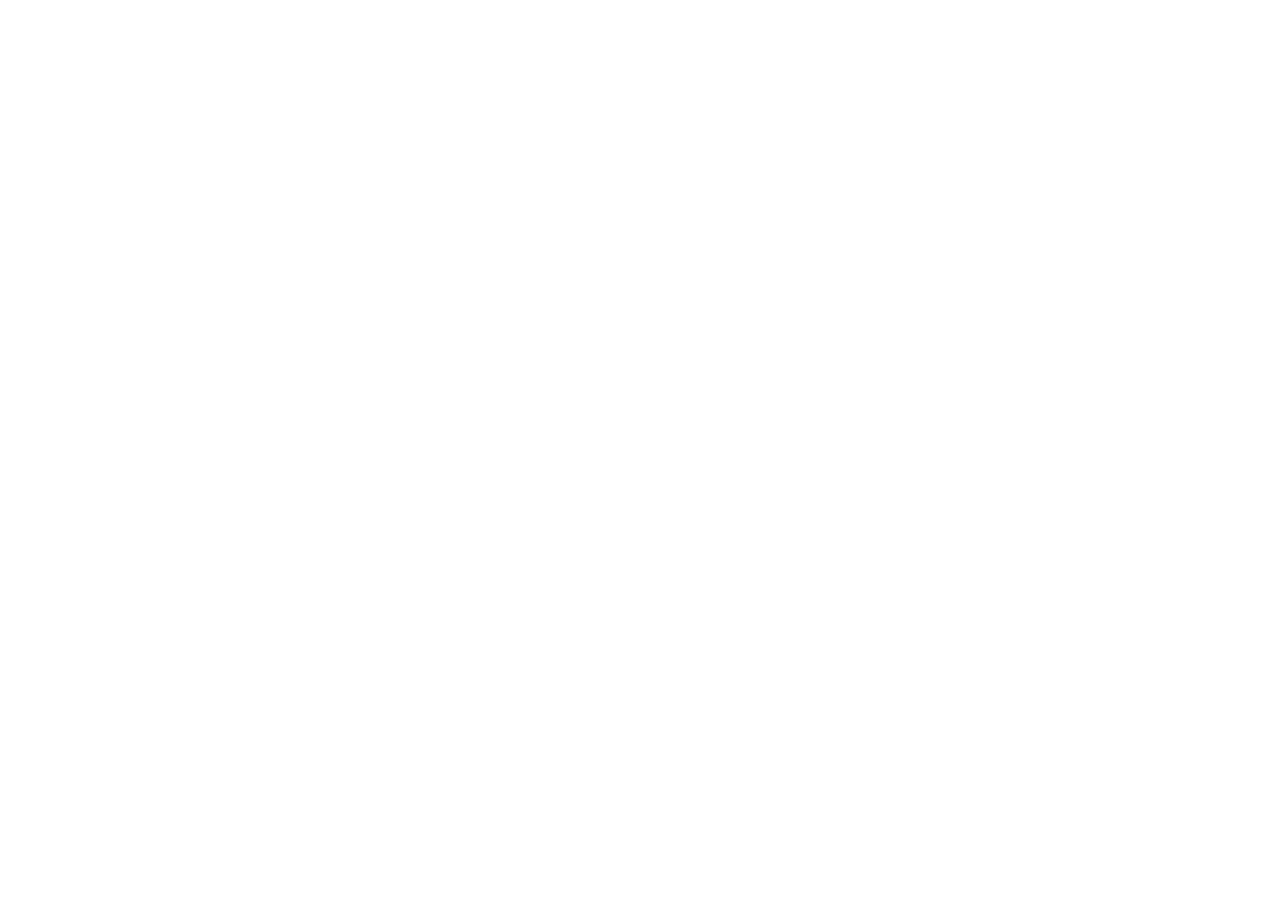
==== index.html @ dbdcfdec "Initial commit" ====
<!DOCTYPE html>
<html lang="en">
<head>
  <meta charset="UTF-8">
  <meta http-equiv="X-UA-Compatible" content="IE=edge">
  <meta name="viewport" content="width=device-width, initial-scale=1.0">
  <title>Document</title>
  <link rel="stylesheet" href="./css/main.css">
</head>
<body>
  
</body>
</html>
---- css/main.css ----
@import url(./_variables.scss);
@import url(./_fonts.scss);
@import url(./_normalize.scss);
@import url(./_general.scss);
@import url(./blocks/_blocks.scss);
/*# sourceMappingURL=main.css.map */
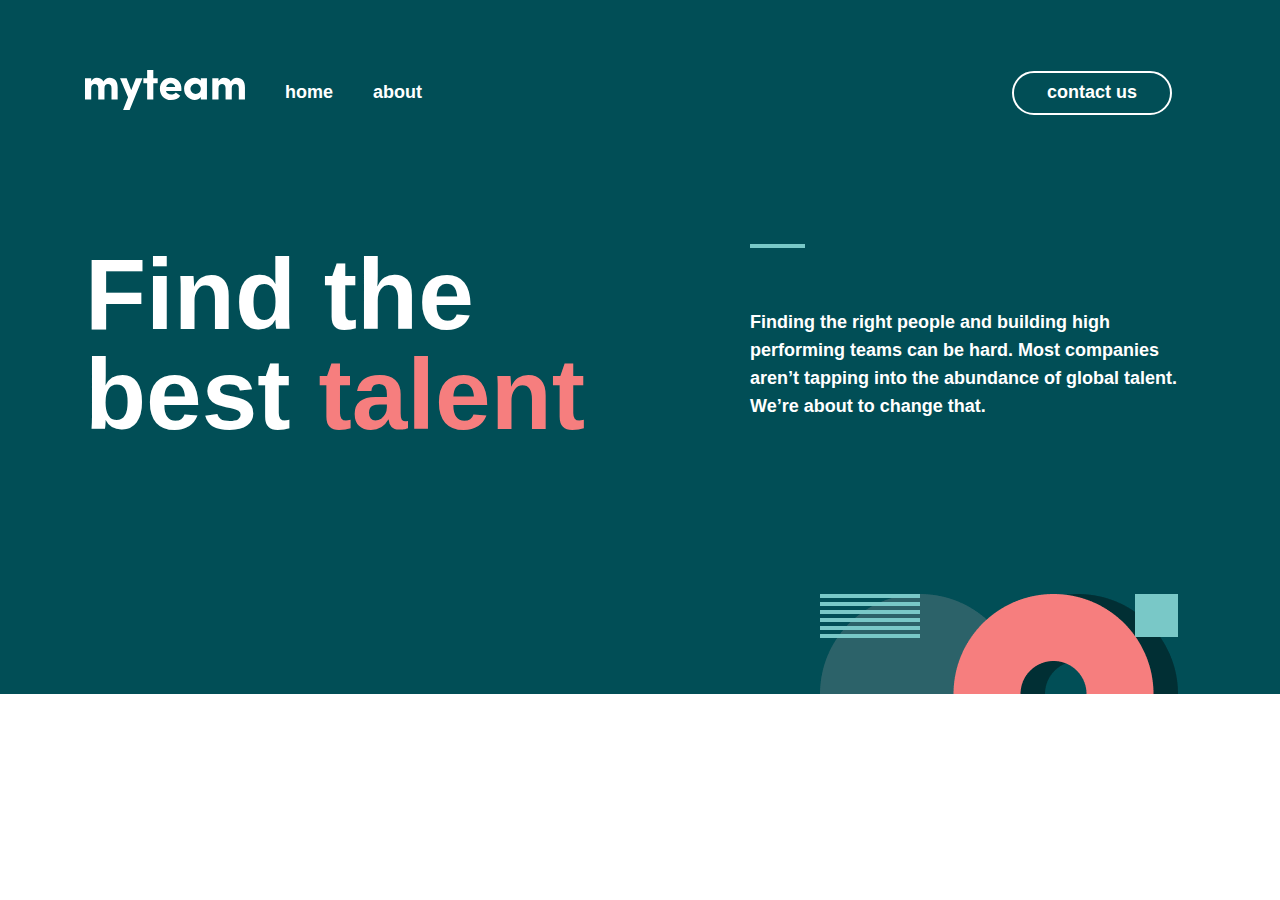
==== commit add9efa6: "end of hero and header" ====
--- a/index.html
+++ b/index.html
@@ -4,10 +4,47 @@
   <meta charset="UTF-8">
   <meta http-equiv="X-UA-Compatible" content="IE=edge">
   <meta name="viewport" content="width=device-width, initial-scale=1.0">
-  <title>Document</title>
+  <title>my team</title>
   <link rel="stylesheet" href="./css/main.css">
 </head>
 <body>
-  
+  <header class="header">
+    <div class="container">
+      <div class="header__inner">
+        <a href="./index.html" class="header__logolink">
+          <svg class="header__logo" fill="none" xmlns="http://www.w3.org/2000/svg"><path fill-rule="evenodd" clip-rule="evenodd" d="M68.317 29.531V13.214H72.7V8.192h-4.383V0h-6.17v8.192h-3.793v5.022h3.793v16.317h6.17ZM6.214 18.237V29.53H0V8.192h6.214v3.103c.508-1.101 1.235-1.972 2.18-2.612a6.251 6.251 0 0 1 3.27-.915c3.3 0 5.53 1.25 6.694 3.75 1.526-2.53 3.597-3.795 6.213-3.795s4.615.841 5.996 2.522c1.38 1.682 2.071 4.07 2.071 7.166v12.12H26.49V18.147c0-1.31-.313-2.343-.938-3.102-.654-.76-1.511-1.139-2.572-1.139-1.061 0-1.912.357-2.551 1.072-.64.714-.96 1.8-.96 3.259V29.53h-6.213V18.013c-.058-1.28-.4-2.284-1.025-3.013-.64-.73-1.468-1.094-2.485-1.094-1.018 0-1.86.35-2.53 1.05-.668.699-1.002 1.793-1.002 3.28ZM57.498 8.192 44.635 40h-6.563l5.015-12.656-8.045-19.152h6.606l4.6 12.098 4.644-12.098h6.606Zm37.794 17.455c-1.933 2.902-5.109 4.346-9.527 4.33-3.067 0-5.654-1.034-7.762-3.102-2.079-2.098-3.118-4.792-3.118-8.08 0-3.289 1.04-5.96 3.118-8.014 2.079-2.053 4.651-3.073 7.718-3.058 3.067 0 5.618 1.042 7.653 3.125 2.035 2.083 3.06 4.792 3.074 8.125 0 .03-.03.685-.087 1.965H81.077c.116 1.13.683 2.008 1.7 2.633 1.018.625 2.166.938 3.445.938 1.992 0 3.51-.67 4.557-2.009l4.513 3.147Zm-5.102-8.683h-9.026c.233-1.16.814-2.068 1.745-2.723.9-.655 1.874-.967 2.921-.937a4.987 4.987 0 0 1 2.856.982c.858.625 1.36 1.518 1.504 2.678Zm22.898 12.255c-1.177.506-2.303.744-3.379.714-2.863 0-5.349-1.027-7.456-3.08-2.108-2.054-3.162-4.725-3.162-8.014 0-3.288 1.09-5.96 3.271-8.013 2.18-2.054 4.629-3.088 7.347-3.103 1.105 0 2.238.246 3.401.737 1.163.49 2.057 1.19 2.682 2.098V8.192h6.148v21.34h-6.148v-2.434c-.625.908-1.526 1.615-2.704 2.12Zm-2.376-5.313c-1.41 0-2.624-.476-3.641-1.428-1.047-.953-1.57-2.158-1.57-3.616 0-1.444.523-2.657 1.57-3.639 1.134-.967 2.376-1.45 3.728-1.45 1.352 0 2.522.476 3.51 1.428.989.952 1.483 2.172 1.483 3.66 0 1.489-.494 2.701-1.483 3.639-.988.938-2.187 1.406-3.597 1.406Zm22.81-5.67v11.295h-6.213V8.192h6.213v3.103c.509-1.101 1.236-1.972 2.181-2.612a6.248 6.248 0 0 1 3.27-.915c3.299 0 5.531 1.25 6.693 3.75 1.527-2.53 3.598-3.795 6.214-3.795 2.616 0 4.615.841 5.996 2.522 1.38 1.682 2.071 4.07 2.071 7.166v12.12h-6.148V18.147c0-1.31-.313-2.343-.938-3.102-.654-.76-1.511-1.139-2.573-1.139-1.061 0-1.911.357-2.55 1.072-.64.714-.96 1.8-.96 3.259V29.53h-6.213V18.013c-.059-1.28-.4-2.284-1.025-3.013-.64-.73-1.468-1.094-2.486-1.094-1.017 0-1.86.35-2.529 1.05-.668.699-1.003 1.793-1.003 3.28Z" fill="#fff"/></svg>
+        </a>
+        <nav class="header__nav">
+          <ul class="header__list">
+            <li class="header__item">
+              <a href="./index.html" class="header__link">home</a>
+            </li>
+            <li class="header__item">
+              <a href="./index.html" class="header__link">about</a>
+            </li>
+            <li class="header__item">
+              <a href="./index.html" class="header__link--last">contact us</a>
+            </li>
+          </ul>
+        </nav>
+        <button class="header__burger">
+          &#9776;
+        </button>
+      </div>
+    </div>
+  </header>
+  <main>
+    <section class="hero">
+      <div class="container">
+        <div class="hero__inner">
+          <h1 class="hero__title title">Find the <br> best <span class="title__piece">talent</span></h1>
+          <div class="hero__content">
+            <span class="hero__span"></span>
+            <p class="hero__text">Finding the right people and building high performing teams can be hard. Most companies aren’t tapping into the abundance of global talent. We’re about to change that.</p>
+          </div>
+        </div>
+      </div>
+    </section>
+  </main>
 </body>
 </html>--- a/css/main.css
+++ b/css/main.css
@@ -1,6 +1,665 @@
-@import url(./_variables.scss);
-@import url(./_fonts.scss);
-@import url(./_normalize.scss);
-@import url(./_general.scss);
-@import url(./blocks/_blocks.scss);
+/*! normalize.css v8.0.1 | MIT License | github.com/necolas/normalize.css */
+/* Document
+   ========================================================================== */
+/**
+ * 1. Correct the line height in all browsers.
+ * 2. Prevent adjustments of font size after orientation changes in iOS.
+ */
+html {
+  line-height: 1.15;
+  /* 1 */
+  -webkit-text-size-adjust: 100%;
+  /* 2 */
+}
+
+/* Sections
+   ========================================================================== */
+/**
+ * Remove the margin in all browsers.
+ */
+body {
+  margin: 0;
+}
+
+/**
+ * Render the `main` element consistently in IE.
+ */
+main {
+  display: block;
+}
+
+/**
+ * Correct the font size and margin on `h1` elements within `section` and
+ * `article` contexts in Chrome, Firefox, and Safari.
+ */
+h1 {
+  font-size: 2em;
+  margin: 0.67em 0;
+}
+
+/* Grouping content
+   ========================================================================== */
+/**
+ * 1. Add the correct box sizing in Firefox.
+ * 2. Show the overflow in Edge and IE.
+ */
+hr {
+  -webkit-box-sizing: content-box;
+          box-sizing: content-box;
+  /* 1 */
+  height: 0;
+  /* 1 */
+  overflow: visible;
+  /* 2 */
+}
+
+/**
+ * 1. Correct the inheritance and scaling of font size in all browsers.
+ * 2. Correct the odd `em` font sizing in all browsers.
+ */
+pre {
+  font-family: monospace, monospace;
+  /* 1 */
+  font-size: 1em;
+  /* 2 */
+}
+
+/* Text-level semantics
+   ========================================================================== */
+/**
+ * Remove the gray background on active links in IE 10.
+ */
+a {
+  background-color: transparent;
+}
+
+/**
+ * 1. Remove the bottom border in Chrome 57-
+ * 2. Add the correct text decoration in Chrome, Edge, IE, Opera, and Safari.
+ */
+abbr[title] {
+  border-bottom: none;
+  /* 1 */
+  text-decoration: underline;
+  /* 2 */
+  -webkit-text-decoration: underline dotted;
+          text-decoration: underline dotted;
+  /* 2 */
+}
+
+/**
+ * Add the correct font weight in Chrome, Edge, and Safari.
+ */
+b,
+strong {
+  font-weight: bolder;
+}
+
+/**
+ * 1. Correct the inheritance and scaling of font size in all browsers.
+ * 2. Correct the odd `em` font sizing in all browsers.
+ */
+code,
+kbd,
+samp {
+  font-family: monospace, monospace;
+  /* 1 */
+  font-size: 1em;
+  /* 2 */
+}
+
+/**
+ * Add the correct font size in all browsers.
+ */
+small {
+  font-size: 80%;
+}
+
+/**
+ * Prevent `sub` and `sup` elements from affecting the line height in
+ * all browsers.
+ */
+sub,
+sup {
+  font-size: 75%;
+  line-height: 0;
+  position: relative;
+  vertical-align: baseline;
+}
+
+sub {
+  bottom: -0.25em;
+}
+
+sup {
+  top: -0.5em;
+}
+
+/* Embedded content
+   ========================================================================== */
+/**
+ * Remove the border on images inside links in IE 10.
+ */
+img {
+  border-style: none;
+}
+
+/* Forms
+   ========================================================================== */
+/**
+ * 1. Change the font styles in all browsers.
+ * 2. Remove the margin in Firefox and Safari.
+ */
+button,
+input,
+optgroup,
+select,
+textarea {
+  font-family: inherit;
+  /* 1 */
+  font-size: 100%;
+  /* 1 */
+  line-height: 1.15;
+  /* 1 */
+  margin: 0;
+  /* 2 */
+}
+
+/**
+ * Show the overflow in IE.
+ * 1. Show the overflow in Edge.
+ */
+button,
+input {
+  /* 1 */
+  overflow: visible;
+}
+
+/**
+ * Remove the inheritance of text transform in Edge, Firefox, and IE.
+ * 1. Remove the inheritance of text transform in Firefox.
+ */
+button,
+select {
+  /* 1 */
+  text-transform: none;
+}
+
+/**
+ * Correct the inability to style clickable types in iOS and Safari.
+ */
+button,
+[type="button"],
+[type="reset"],
+[type="submit"] {
+  -webkit-appearance: button;
+}
+
+/**
+ * Remove the inner border and padding in Firefox.
+ */
+button::-moz-focus-inner,
+[type="button"]::-moz-focus-inner,
+[type="reset"]::-moz-focus-inner,
+[type="submit"]::-moz-focus-inner {
+  border-style: none;
+  padding: 0;
+}
+
+/**
+ * Restore the focus styles unset by the previous rule.
+ */
+button:-moz-focusring,
+[type="button"]:-moz-focusring,
+[type="reset"]:-moz-focusring,
+[type="submit"]:-moz-focusring {
+  outline: 1px dotted ButtonText;
+}
+
+/**
+ * Correct the padding in Firefox.
+ */
+fieldset {
+  padding: 0.35em 0.75em 0.625em;
+}
+
+/**
+ * 1. Correct the text wrapping in Edge and IE.
+ * 2. Correct the color inheritance from `fieldset` elements in IE.
+ * 3. Remove the padding so developers are not caught out when they zero out
+ *    `fieldset` elements in all browsers.
+ */
+legend {
+  -webkit-box-sizing: border-box;
+          box-sizing: border-box;
+  /* 1 */
+  color: inherit;
+  /* 2 */
+  display: table;
+  /* 1 */
+  max-width: 100%;
+  /* 1 */
+  padding: 0;
+  /* 3 */
+  white-space: normal;
+  /* 1 */
+}
+
+/**
+ * Add the correct vertical alignment in Chrome, Firefox, and Opera.
+ */
+progress {
+  vertical-align: baseline;
+}
+
+/**
+ * Remove the default vertical scrollbar in IE 10+.
+ */
+textarea {
+  overflow: auto;
+}
+
+/**
+ * 1. Add the correct box sizing in IE 10.
+ * 2. Remove the padding in IE 10.
+ */
+[type="checkbox"],
+[type="radio"] {
+  -webkit-box-sizing: border-box;
+          box-sizing: border-box;
+  /* 1 */
+  padding: 0;
+  /* 2 */
+}
+
+/**
+ * Correct the cursor style of increment and decrement buttons in Chrome.
+ */
+[type="number"]::-webkit-inner-spin-button,
+[type="number"]::-webkit-outer-spin-button {
+  height: auto;
+}
+
+/**
+ * 1. Correct the odd appearance in Chrome and Safari.
+ * 2. Correct the outline style in Safari.
+ */
+[type="search"] {
+  -webkit-appearance: textfield;
+  /* 1 */
+  outline-offset: -2px;
+  /* 2 */
+}
+
+/**
+ * Remove the inner padding in Chrome and Safari on macOS.
+ */
+[type="search"]::-webkit-search-decoration {
+  -webkit-appearance: none;
+}
+
+/**
+ * 1. Correct the inability to style clickable types in iOS and Safari.
+ * 2. Change font properties to `inherit` in Safari.
+ */
+::-webkit-file-upload-button {
+  -webkit-appearance: button;
+  /* 1 */
+  font: inherit;
+  /* 2 */
+}
+
+/* Interactive
+   ========================================================================== */
+/*
+ * Add the correct display in Edge, IE 10+, and Firefox.
+ */
+details {
+  display: block;
+}
+
+/*
+ * Add the correct display in all browsers.
+ */
+summary {
+  display: list-item;
+}
+
+/* Misc
+   ========================================================================== */
+/**
+ * Add the correct display in IE 10+.
+ */
+template {
+  display: none;
+}
+
+/**
+ * Add the correct display in IE 10.
+ */
+[hidden] {
+  display: none;
+}
+
+html {
+  height: 100%;
+  scroll-behavior: smooth;
+}
+
+*, *::before, *::after {
+  -webkit-box-sizing: border-box;
+          box-sizing: border-box;
+}
+
+body {
+  display: -webkit-box;
+  display: -ms-flexbox;
+  display: flex;
+  -webkit-box-orient: vertical;
+  -webkit-box-direction: normal;
+      -ms-flex-direction: column;
+          flex-direction: column;
+  height: 100%;
+  margin: 0;
+  padding: 0;
+  font-family: "Livvik","Arial",sans-serif;
+}
+
+.main {
+  -webkit-box-flex: 1;
+      -ms-flex-positive: 1;
+          flex-grow: 1;
+}
+
+img {
+  max-width: 100%;
+  height: auto;
+  vertical-align: middle;
+  -o-object-fit: cover;
+     object-fit: cover;
+}
+
+.visually-hidden {
+  clip: rect(0 0 0 0);
+  -webkit-clip-path: inset(50%);
+          clip-path: inset(50%);
+  height: 1px;
+  overflow: hidden;
+  position: absolute;
+  white-space: nowrap;
+  width: 1px;
+}
+
+.container {
+  width: 1150px;
+  margin: 0 auto;
+  padding: 0 20px;
+}
+
+@media only screen and (max-width: 768px) {
+  .container {
+    padding: 0 39px;
+  }
+}
+
+@media only screen and (max-width: 576px) {
+  .container {
+    padding: 0 24px;
+  }
+}
+
+.header {
+  padding-top: 70px;
+  padding-bottom: 10px;
+  background-color: #014E56;
+}
+
+.header__inner {
+  display: -webkit-box;
+  display: -ms-flexbox;
+  display: flex;
+  -webkit-box-align: center;
+      -ms-flex-align: center;
+          align-items: center;
+}
+
+.header__logo {
+  width: 160px;
+  height: 40px;
+}
+
+.header__nav {
+  margin-left: 40px;
+}
+
+.header__list {
+  display: -webkit-box;
+  display: -ms-flexbox;
+  display: flex;
+  margin: 0;
+  padding: 0;
+  list-style-type: none;
+}
+
+.header__item {
+  margin-left: 40px;
+}
+
+.header__item:nth-child(1) {
+  margin: 0;
+}
+
+.header__link {
+  font-weight: 600;
+  font-size: 18px;
+  line-height: 28px;
+  color: #FFFFFF;
+  text-decoration: none;
+}
+
+.header__link--last {
+  margin-left: 550px;
+  padding: 9px 33px 11px;
+  font-weight: 600;
+  font-size: 18px;
+  line-height: 28px;
+  color: #FFFFFF;
+  text-decoration: none;
+  border: 2px solid #FFFFFF;
+  border-radius: 24px;
+}
+
+.header__link:hover {
+  color: #F67E7E;
+}
+
+.header__link--last:hover {
+  color: #002529;
+  background: #FFFFFF;
+}
+
+.header__burger {
+  border: none;
+  background: none;
+  width: 20px;
+  height: 17px;
+  color: #fff;
+  display: none;
+}
+
+@media only screen and (max-width: 768px) {
+  .header__link--last {
+    margin-left: 160px;
+  }
+  .header__inner {
+    -webkit-box-align: center;
+        -ms-flex-align: center;
+            align-items: center;
+  }
+  .header__item {
+    margin: 0;
+  }
+  .header__item:nth-child(2) {
+    margin-left: 40px;
+  }
+}
+
+@media only screen and (max-width: 576px) {
+  .header__nav {
+    display: none;
+  }
+  .header__burger {
+    display: inline-block;
+    margin-left: 180px;
+  }
+}
+
+@media only screen and (max-width: 576px) {
+  .header__burger {
+    margin-left: 150px;
+  }
+}
+
+.hero {
+  position: relative;
+  background-color: #014E56;
+  padding-top: 120px;
+  padding-bottom: 250px;
+}
+
+.hero::before {
+  display: block;
+  width: 200px;
+  height: 200px;
+  position: absolute;
+  left: calc(50% - 859px);
+  background-image: url("../../img/herobg1.png");
+  background-repeat: no-repeat;
+  background-size: 200px 200px;
+  content: "";
+}
+
+.hero::after {
+  display: block;
+  width: 358px;
+  height: 100px;
+  position: absolute;
+  bottom: 0;
+  left: calc(50% + 180px);
+  background-image: url("../../img/herobg.png");
+  background-repeat: no-repeat;
+  background-size: 358px 100px;
+  content: "";
+}
+
+.hero__inner {
+  display: -webkit-box;
+  display: -ms-flexbox;
+  display: flex;
+}
+
+.title {
+  margin: 0;
+  margin-right: auto;
+  font-weight: 700;
+  font-size: 100px;
+  line-height: 100px;
+  color: #FFFFFF;
+}
+
+.title__piece {
+  font-weight: 700;
+  font-size: 100px;
+  line-height: 100px;
+  color: #F67E7E;
+}
+
+.hero__content {
+  width: 100%;
+  max-width: 445px;
+}
+
+.hero__span {
+  display: inline-block;
+  margin-bottom: 55px;
+  width: 55px;
+  height: 4px;
+  background-color: #79C8C7;
+}
+
+.hero__text {
+  margin: 0;
+  font-weight: 600;
+  font-size: 18px;
+  line-height: 28px;
+  color: #FFFFFF;
+}
+
+@media only screen and (max-width: 768px) {
+  .hero {
+    padding-top: 122px;
+  }
+  .hero::after {
+    bottom: 0;
+    left: calc(50% - 175px);
+  }
+  .hero__inner {
+    -webkit-box-orient: vertical;
+    -webkit-box-direction: normal;
+        -ms-flex-direction: column;
+            flex-direction: column;
+    -webkit-box-pack: center;
+        -ms-flex-pack: center;
+            justify-content: center;
+    margin-left: 116px;
+  }
+  .hero__span {
+    display: none;
+  }
+  .title {
+    margin-bottom: 24px;
+    text-align: center;
+    font-size: 64px;
+    line-height: 56px;
+    margin-left: 60px;
+  }
+  .title__piece {
+    font-size: 64px;
+    line-height: 56px;
+  }
+  .hero__text {
+    font-size: 15px;
+    line-height: 28px;
+    text-align: center;
+  }
+}
+
+@media only screen and (max-width: 576px) {
+  .hero__inner {
+    padding: 0;
+    margin: 0;
+    width: 327px;
+    margin-left: 15px;
+  }
+  .title {
+    font-size: 40px;
+    line-height: 40px;
+  }
+  .title__piece {
+    font-size: 40px;
+    line-height: 40px;
+  }
+  .hero__text {
+    font-size: 15px;
+    line-height: 28px;
+  }
+}
+
+@media only screen and (max-width: 576px) {
+  .hero__inner {
+    padding: 0;
+    margin: 0;
+    width: 327px;
+  }
+}
 /*# sourceMappingURL=main.css.map */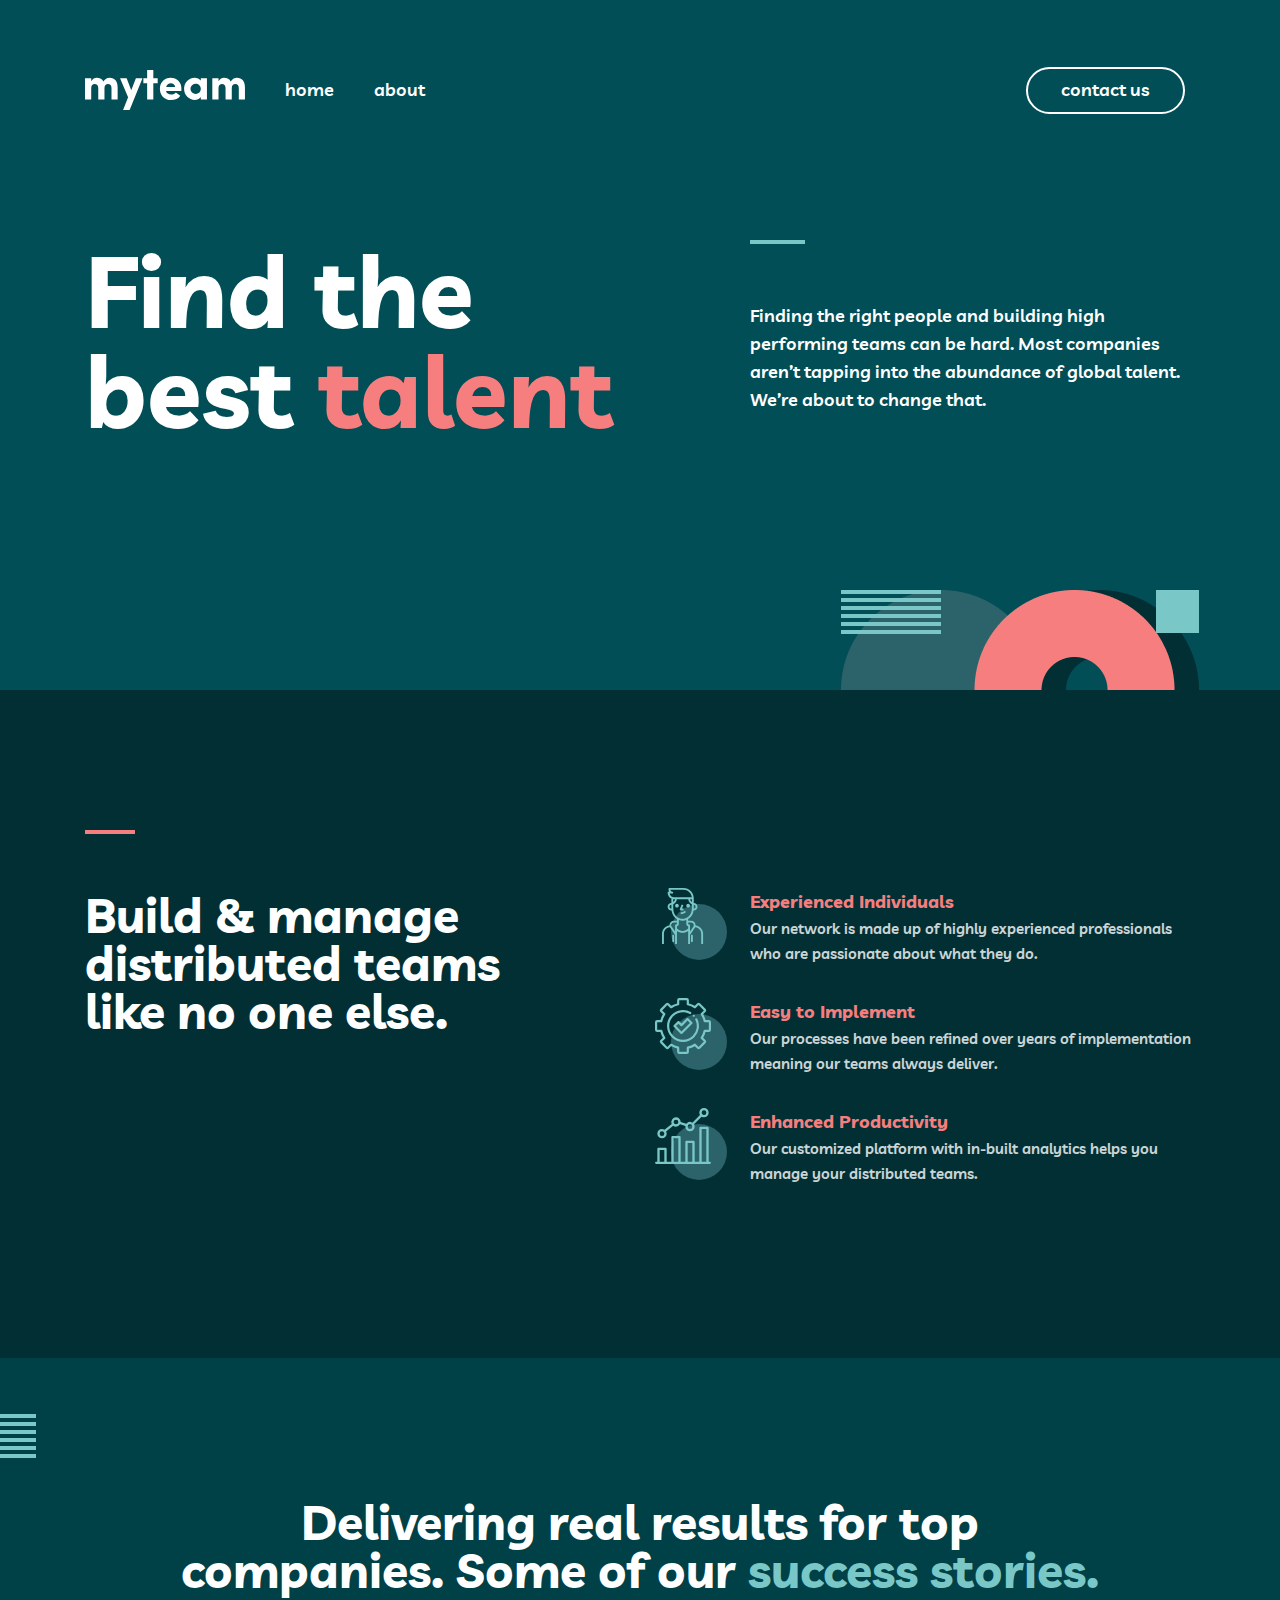
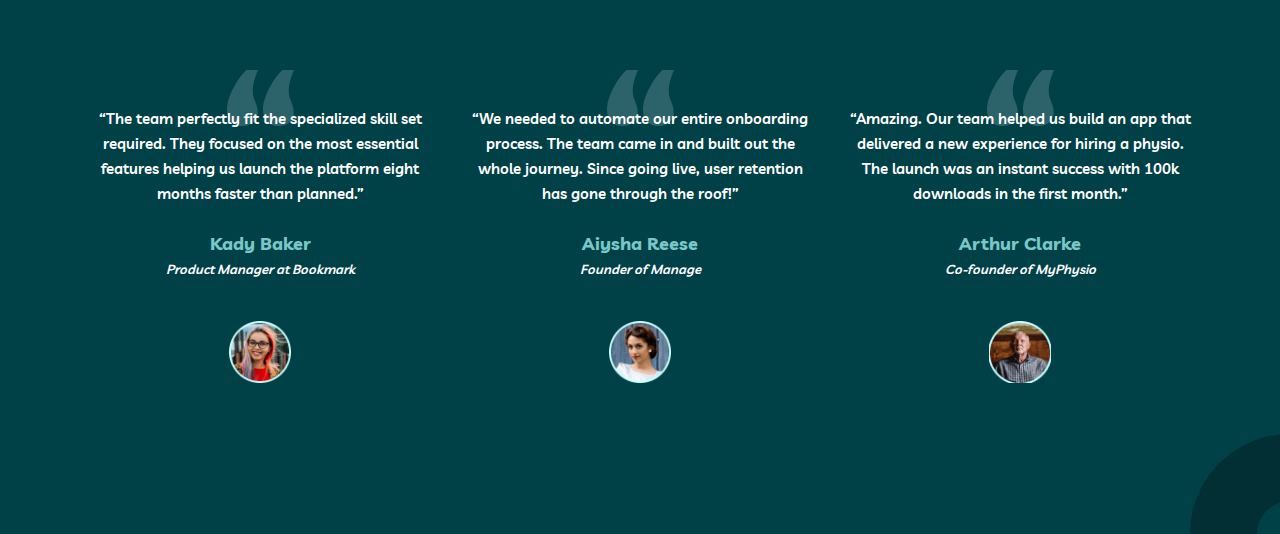
==== commit 70f239aa: "end old hometask" ====
--- a/index.html
+++ b/index.html
@@ -1,50 +1,132 @@
 <!DOCTYPE html>
 <html lang="en">
-<head>
-  <meta charset="UTF-8">
-  <meta http-equiv="X-UA-Compatible" content="IE=edge">
-  <meta name="viewport" content="width=device-width, initial-scale=1.0">
-  <title>my team</title>
-  <link rel="stylesheet" href="./css/main.css">
-</head>
-<body>
-  <header class="header">
-    <div class="container">
-      <div class="header__inner">
-        <a href="./index.html" class="header__logolink">
-          <svg class="header__logo" fill="none" xmlns="http://www.w3.org/2000/svg"><path fill-rule="evenodd" clip-rule="evenodd" d="M68.317 29.531V13.214H72.7V8.192h-4.383V0h-6.17v8.192h-3.793v5.022h3.793v16.317h6.17ZM6.214 18.237V29.53H0V8.192h6.214v3.103c.508-1.101 1.235-1.972 2.18-2.612a6.251 6.251 0 0 1 3.27-.915c3.3 0 5.53 1.25 6.694 3.75 1.526-2.53 3.597-3.795 6.213-3.795s4.615.841 5.996 2.522c1.38 1.682 2.071 4.07 2.071 7.166v12.12H26.49V18.147c0-1.31-.313-2.343-.938-3.102-.654-.76-1.511-1.139-2.572-1.139-1.061 0-1.912.357-2.551 1.072-.64.714-.96 1.8-.96 3.259V29.53h-6.213V18.013c-.058-1.28-.4-2.284-1.025-3.013-.64-.73-1.468-1.094-2.485-1.094-1.018 0-1.86.35-2.53 1.05-.668.699-1.002 1.793-1.002 3.28ZM57.498 8.192 44.635 40h-6.563l5.015-12.656-8.045-19.152h6.606l4.6 12.098 4.644-12.098h6.606Zm37.794 17.455c-1.933 2.902-5.109 4.346-9.527 4.33-3.067 0-5.654-1.034-7.762-3.102-2.079-2.098-3.118-4.792-3.118-8.08 0-3.289 1.04-5.96 3.118-8.014 2.079-2.053 4.651-3.073 7.718-3.058 3.067 0 5.618 1.042 7.653 3.125 2.035 2.083 3.06 4.792 3.074 8.125 0 .03-.03.685-.087 1.965H81.077c.116 1.13.683 2.008 1.7 2.633 1.018.625 2.166.938 3.445.938 1.992 0 3.51-.67 4.557-2.009l4.513 3.147Zm-5.102-8.683h-9.026c.233-1.16.814-2.068 1.745-2.723.9-.655 1.874-.967 2.921-.937a4.987 4.987 0 0 1 2.856.982c.858.625 1.36 1.518 1.504 2.678Zm22.898 12.255c-1.177.506-2.303.744-3.379.714-2.863 0-5.349-1.027-7.456-3.08-2.108-2.054-3.162-4.725-3.162-8.014 0-3.288 1.09-5.96 3.271-8.013 2.18-2.054 4.629-3.088 7.347-3.103 1.105 0 2.238.246 3.401.737 1.163.49 2.057 1.19 2.682 2.098V8.192h6.148v21.34h-6.148v-2.434c-.625.908-1.526 1.615-2.704 2.12Zm-2.376-5.313c-1.41 0-2.624-.476-3.641-1.428-1.047-.953-1.57-2.158-1.57-3.616 0-1.444.523-2.657 1.57-3.639 1.134-.967 2.376-1.45 3.728-1.45 1.352 0 2.522.476 3.51 1.428.989.952 1.483 2.172 1.483 3.66 0 1.489-.494 2.701-1.483 3.639-.988.938-2.187 1.406-3.597 1.406Zm22.81-5.67v11.295h-6.213V8.192h6.213v3.103c.509-1.101 1.236-1.972 2.181-2.612a6.248 6.248 0 0 1 3.27-.915c3.299 0 5.531 1.25 6.693 3.75 1.527-2.53 3.598-3.795 6.214-3.795 2.616 0 4.615.841 5.996 2.522 1.38 1.682 2.071 4.07 2.071 7.166v12.12h-6.148V18.147c0-1.31-.313-2.343-.938-3.102-.654-.76-1.511-1.139-2.573-1.139-1.061 0-1.911.357-2.55 1.072-.64.714-.96 1.8-.96 3.259V29.53h-6.213V18.013c-.059-1.28-.4-2.284-1.025-3.013-.64-.73-1.468-1.094-2.486-1.094-1.017 0-1.86.35-2.529 1.05-.668.699-1.003 1.793-1.003 3.28Z" fill="#fff"/></svg>
-        </a>
-        <nav class="header__nav">
-          <ul class="header__list">
-            <li class="header__item">
-              <a href="./index.html" class="header__link">home</a>
-            </li>
-            <li class="header__item">
-              <a href="./index.html" class="header__link">about</a>
-            </li>
-            <li class="header__item">
-              <a href="./index.html" class="header__link--last">contact us</a>
-            </li>
-          </ul>
-        </nav>
-        <button class="header__burger">
-          &#9776;
-        </button>
+  <head>
+    <meta charset="UTF-8" />
+    <meta http-equiv="X-UA-Compatible" content="IE=edge" />
+    <meta name="viewport" content="width=device-width, initial-scale=1.0" />
+    <title>my team</title>
+    <link rel="stylesheet" href="./css/main.css" />
+  </head>
+  <body>
+    <header class="header">
+      <div class="container">
+        <div class="header__inner">
+          <a href="./index.html" class="header__logolink">
+            <img
+              src="./img/myteam.svg"
+              alt="site logo"
+              width="160"
+              height="40"
+              class="header__logo"
+            />
+            <img
+              src="./img/myteam768px.svg"
+              alt="site logo"
+              width="127"
+              height="32"
+              class="header__logotablet"
+            />
+          </a>
+          <nav class="header__nav">
+            <ul class="header__list">
+              <li class="header__item">
+                <a href="./index.html" class="header__link">home</a>
+              </li>
+              <li class="header__item">
+                <a href="./index.html" class="header__link">about</a>
+              </li>
+              <li class="header__item">
+                <a href="./index.html" class="header__link header__link--last"
+                  >contact us</a
+                >
+              </li>
+            </ul>
+          </nav>
+          <button class="header__burger">&#9776;</button>
+        </div>
       </div>
-    </div>
-  </header>
-  <main>
-    <section class="hero">
-      <div class="container">
-        <div class="hero__inner">
-          <h1 class="hero__title title">Find the <br> best <span class="title__piece">talent</span></h1>
-          <div class="hero__content">
-            <span class="hero__span"></span>
-            <p class="hero__text">Finding the right people and building high performing teams can be hard. Most companies aren’t tapping into the abundance of global talent. We’re about to change that.</p>
+    </header>
+    <main>
+      <section class="hero">
+        <div class="container">
+          <div class="hero__inner">
+            <h1 class="hero__title title">
+              Find the <br />
+              best <span class="title__piece">talent</span>
+            </h1>
+            <div class="hero__content">
+              <span class="hero__span"></span>
+              <p class="hero__text">
+                Finding the right people and building high performing teams can
+                be hard. Most companies aren’t tapping into the abundance of
+                global talent. We’re about to change that.
+              </p>
+            </div>
           </div>
         </div>
-      </div>
-    </section>
-  </main>
-</body>
-</html>+      </section>
+      <section class="build">
+        <div class="container">
+          <div class="build__inner inner">
+            <div class="inner__left left">
+              <span class="left__line"></span>
+              <h2 class="left__title">Build & manage distributed teams like no one else.</h2>
+            </div>
+            <div class="inner__right right">
+              <ul class="right__list">
+                <li class="right__item">
+                  <img class="right__img" src="./img/build1.svg" alt="individual" width="72" height="72" class="right__img">
+                  <div class="right__content">
+                    <strong class="right__title">Experienced Individuals</strong>
+                    <p class="right__text">Our network is made up of highly experienced professionals who are passionate about what they do.</p>
+                  </div>
+                </li>
+                <li class="right__item">
+                  <img class="right__img" src="./img/build2.svg" alt="individual" width="72" height="72" class="right__img">
+                  <div class="right__content">
+                    <strong class="right__title">Easy to Implement</strong>
+                    <p class="right__text">Our processes have been refined over years of implementation meaning our teams always deliver.</p>
+                  </div>
+                </li>
+                <li class="right__item">
+                  <img class="right__img" src="./img/build3.svg" alt="individual" width="72" height="72" class="right__img">
+                  <div class="right__content">
+                    <strong class="right__title">Enhanced Productivity</strong>
+                    <p class="right__text">Our customized platform with in-built analytics helps you manage your distributed teams.</p>
+                  </div>
+                </li>
+              </ul>
+            </div>
+          </div>
+        </div>
+      </section>
+      <section class="deliver">
+        <div class="container">
+          <div class="deliver__inner">
+            <h2 class="deliver__title ">Delivering real results for top <br> companies. Some of our <span class="deliver__piece">success stories.</span></h2>
+            <ul class="deliver__list">
+              <li class="deliver__item">
+                <p class="deliver__text"> “The team perfectly fit the specialized skill set required. They focused on the most essential features helping us launch the platform eight months faster than planned.”</p>
+                <span class="deliver__name">Kady Baker</span>
+                <span class="deliver__job">Product Manager at Bookmark</span>
+                <img class="deliver__pic" srcset="./img/circle3.png 1x,./img/circle3@2x.png 2x" src="./img/circle3.png" alt="pic of girl" width="62" height="62">
+              </li>
+              <li class="deliver__item">
+                <p class="deliver__text"> “We needed to automate our entire onboarding process. The team came in and built out the whole journey. Since going live, user retention has gone through the roof!”</p>
+                <span class="deliver__name">Aiysha Reese</span>
+                <span class="deliver__job">Founder of Manage</span>
+                <img class="deliver__pic" srcset="./img/circle1.png 1x,./img/circle1@2x.png 2x" src="./img/circle1.png" alt="pic of girl" width="62" height="62">
+              </li>
+              <li class="deliver__item">
+                <p class="deliver__text">“Amazing. Our team helped us build an app that delivered a new experience for hiring a physio. The launch was an instant success with 100k downloads in the first month.”</p>
+                <span class="deliver__name">Arthur Clarke</span>
+                <span class="deliver__job">Co-founder of MyPhysio</span>
+                <img class="deliver__pic" srcset="./img/circle2.png 1x,./img/circle2@2x.png 2x" src="./img/circle2.png" alt="pic of girl" width="62" height="62">
+              </li>
+            </ul>
+          </div>
+        </div>
+      </section>
+    </main>
+  </body>
+</html>
--- a/css/main.css
+++ b/css/main.css
@@ -1,3 +1,17 @@
+@font-face {
+  font-family: 'Livvic';
+  font-style: normal;
+  font-weight: 600;
+  src: url("../fonts/livvic-v13-latin-600.woff2") format("woff2"), url("../fonts/livvic-v13-latin-600.woff") format("woff");
+}
+
+@font-face {
+  font-family: 'Livvic';
+  font-style: normal;
+  font-weight: 700;
+  src: url("../fonts/livvic-v13-latin-700.woff2") format("woff2"), url("../fonts/livvic-v13-latin-700.woff") format("woff");
+}
+
 /*! normalize.css v8.0.1 | MIT License | github.com/necolas/normalize.css */
 /* Document
    ========================================================================== */
@@ -362,7 +376,7 @@
   height: 100%;
   margin: 0;
   padding: 0;
-  font-family: "Livvik","Arial",sans-serif;
+  font-family: 'Livvic','Arial',san-serif;
 }
 
 .main {
@@ -373,7 +387,6 @@
 
 img {
   max-width: 100%;
-  height: auto;
   vertical-align: middle;
   -o-object-fit: cover;
      object-fit: cover;
@@ -391,7 +404,8 @@
 }
 
 .container {
-  width: 1150px;
+  width: 100%;
+  max-width: 1150px;
   margin: 0 auto;
   padding: 0 20px;
 }
@@ -428,8 +442,16 @@
   height: 40px;
 }
 
+.header__logotablet {
+  display: none;
+  width: 127px;
+  height: 32px;
+}
+
 .header__nav {
   margin-left: 40px;
+  width: 100%;
+  max-width: 900px;
 }
 
 .header__list {
@@ -439,6 +461,7 @@
   margin: 0;
   padding: 0;
   list-style-type: none;
+  max-width: 100%;
 }
 
 .header__item {
@@ -447,6 +470,10 @@
 
 .header__item:nth-child(1) {
   margin: 0;
+}
+
+.header__item:nth-child(3) {
+  margin-left: auto;
 }
 
 .header__link {
@@ -458,13 +485,7 @@
 }
 
 .header__link--last {
-  margin-left: 550px;
   padding: 9px 33px 11px;
-  font-weight: 600;
-  font-size: 18px;
-  line-height: 28px;
-  color: #FFFFFF;
-  text-decoration: none;
   border: 2px solid #FFFFFF;
   border-radius: 24px;
 }
@@ -481,15 +502,17 @@
 .header__burger {
   border: none;
   background: none;
-  width: 20px;
-  height: 17px;
+  font-size: 24px;
   color: #fff;
   display: none;
 }
 
 @media only screen and (max-width: 768px) {
   .header__link--last {
-    margin-left: 160px;
+    margin-left: auto;
+  }
+  .header {
+    padding-top: 72px;
   }
   .header__inner {
     -webkit-box-align: center;
@@ -502,6 +525,12 @@
   .header__item:nth-child(2) {
     margin-left: 40px;
   }
+  .header__logo {
+    display: none;
+  }
+  .header__logotablet {
+    display: block;
+  }
 }
 
 @media only screen and (max-width: 576px) {
@@ -510,13 +539,13 @@
   }
   .header__burger {
     display: inline-block;
-    margin-left: 180px;
-  }
-}
-
-@media only screen and (max-width: 576px) {
+    margin-left: auto;
+  }
+}
+
+@media only screen and (max-width: 375px) {
   .header__burger {
-    margin-left: 150px;
+    margin-left: 130px;
   }
 }
 
@@ -525,42 +554,23 @@
   background-color: #014E56;
   padding-top: 120px;
   padding-bottom: 250px;
-}
-
-.hero::before {
-  display: block;
-  width: 200px;
-  height: 200px;
-  position: absolute;
-  left: calc(50% - 859px);
-  background-image: url("../../img/herobg1.png");
+  background-image: url("../../img/herobg1.png"), url("../../img/herobg.png");
   background-repeat: no-repeat;
-  background-size: 200px 200px;
-  content: "";
-}
-
-.hero::after {
-  display: block;
-  width: 358px;
-  height: 100px;
-  position: absolute;
-  bottom: 0;
-  left: calc(50% + 180px);
-  background-image: url("../../img/herobg.png");
-  background-repeat: no-repeat;
-  background-size: 358px 100px;
-  content: "";
+  background-size: 200px 200px,358px 100px;
+  background-position: left calc(50% - 758px) top 125px, calc(50% + 380px) bottom;
 }
 
 .hero__inner {
   display: -webkit-box;
   display: -ms-flexbox;
   display: flex;
+  -webkit-box-pack: justify;
+      -ms-flex-pack: justify;
+          justify-content: space-between;
 }
 
 .title {
   margin: 0;
-  margin-right: auto;
   font-weight: 700;
   font-size: 100px;
   line-height: 100px;
@@ -598,6 +608,10 @@
 @media only screen and (max-width: 768px) {
   .hero {
     padding-top: 122px;
+    background-image: url(../../img/herobg.png);
+    background-repeat: no-repeat;
+    background-position: calc(50%) bottom;
+    background-size: 358px 100px;
   }
   .hero::after {
     bottom: 0;
@@ -608,24 +622,27 @@
     -webkit-box-direction: normal;
         -ms-flex-direction: column;
             flex-direction: column;
-    -webkit-box-pack: center;
-        -ms-flex-pack: center;
-            justify-content: center;
-    margin-left: 116px;
+    -webkit-box-align: center;
+        -ms-flex-align: center;
+            align-items: center;
   }
   .hero__span {
     display: none;
   }
   .title {
+    width: 100%;
     margin-bottom: 24px;
     text-align: center;
     font-size: 64px;
     line-height: 56px;
-    margin-left: 60px;
   }
   .title__piece {
     font-size: 64px;
     line-height: 56px;
+  }
+  .hero__content {
+    width: 100%;
+    max-width: 457px;
   }
   .hero__text {
     font-size: 15px;
@@ -637,9 +654,9 @@
 @media only screen and (max-width: 576px) {
   .hero__inner {
     padding: 0;
-    margin: 0;
-    width: 327px;
-    margin-left: 15px;
+    margin: 0 auto;
+    width: 100%;
+    max-width: 327px;
   }
   .title {
     font-size: 40px;
@@ -655,11 +672,351 @@
   }
 }
 
-@media only screen and (max-width: 576px) {
+@media only screen and (max-width: 375px) {
   .hero__inner {
     padding: 0;
+    margin: 0 auto;
+    width: 327px;
+  }
+  .hero::after {
+    display: block;
+    width: 358px;
+    height: 100px;
+    position: absolute;
+    bottom: 0;
+    left: calc(50% - 180px);
+    background-image: url("../../img/herobg.png");
+    background-repeat: no-repeat;
+    background-size: 358px 100px;
+    content: "";
+  }
+}
+
+.build {
+  background-color: #012F34;
+  padding: 140px 0;
+  background-image: url(../../img/buildbg.png);
+  background-repeat: no-repeat;
+  background-size: 200px 244px;
+  background-position: left calc(50% + 750px) bottom;
+}
+
+.inner {
+  display: -webkit-box;
+  display: -ms-flexbox;
+  display: flex;
+}
+
+.left {
+  width: 445px;
+}
+
+.left__line {
+  display: inline-block;
+  width: 50px;
+  height: 4px;
+  margin-bottom: 54px;
+  background-color: #F67E7E;
+}
+
+.left__title {
+  margin: 0;
+  font-weight: 700;
+  font-size: 48px;
+  line-height: 48px;
+  color: #FFFFFF;
+}
+
+.right {
+  margin-top: 58px;
+  margin-left: auto;
+}
+
+.right__list {
+  margin: 0;
+  padding: 0;
+  list-style: none;
+}
+
+.right__item {
+  display: -webkit-box;
+  display: -ms-flexbox;
+  display: flex;
+  margin: 0;
+  padding: 0;
+}
+
+.right__content {
+  width: 445px;
+  margin-bottom: 32px;
+}
+
+.right__img {
+  margin-right: 23px;
+}
+
+.right__title {
+  margin: 0;
+  font-weight: 700;
+  font-size: 18px;
+  line-height: 28px;
+  color: #F67E7E;
+}
+
+.right__text {
+  margin: 0;
+  font-weight: 600;
+  font-size: 15px;
+  line-height: 25px;
+  color: #FFFFFF;
+  opacity: 0.8;
+}
+
+@media only screen and (max-width: 768px) {
+  .build {
+    background-image: url(../../img/buildbg.png);
+    background-repeat: no-repeat;
+    background-size: 200px 244px;
+    background-position: calc(50% + 380px) top;
+  }
+  .inner {
+    -webkit-box-orient: vertical;
+    -webkit-box-direction: normal;
+        -ms-flex-direction: column;
+            flex-direction: column;
+    padding-left: 68px;
+  }
+  .right {
     margin: 0;
-    width: 327px;
+  }
+  .left__title {
+    margin: 0;
+    margin-bottom: 64px;
+    font-size: 32px;
+    line-height: 32px;
+  }
+}
+
+@media only screen and (max-width: 576px) {
+  .build {
+    background-image: url(../../img/buildbg.png);
+    background-repeat: no-repeat;
+    background-size: 200px 244px;
+    background-position: calc(50% + 288px) top;
+  }
+  .inner {
+    -webkit-box-orient: vertical;
+    -webkit-box-direction: normal;
+        -ms-flex-direction: column;
+            flex-direction: column;
+    padding-left: 68px;
+  }
+  .inner__left {
+    width: 100%;
+    max-width: 240px;
+    margin-left: 60px;
+  }
+  .right__item {
+    -webkit-box-orient: vertical;
+    -webkit-box-direction: normal;
+        -ms-flex-direction: column;
+            flex-direction: column;
+    -webkit-box-align: center;
+        -ms-flex-align: center;
+            align-items: center;
+    padding: 0;
+  }
+  .right__content {
+    text-align: center;
+    width: 100%;
+    max-width: 327px;
+  }
+  .right {
+    margin: 0;
+  }
+  .left__title {
+    margin: 0;
+    margin-bottom: 56px;
+    font-size: 32px;
+    line-height: 32px;
+  }
+}
+
+@media only screen and (max-width: 320px) {
+  .inner__left {
+    width: 100%;
+    max-width: 240px;
+    margin-left: 0;
+  }
+}
+
+.deliver {
+  background-color: #004047;
+  padding-top: 140px;
+  padding-bottom: 151px;
+  background-image: url(../../img/delivertopbg.png), url(../../img/deliverbottombg.png);
+  background-repeat: no-repeat;
+  background-size: 147px 100px , 200px 100px;
+  background-position: calc(50% - 678px) top, calc(50% + 650px) bottom;
+}
+
+.deliver__title {
+  margin: 0px;
+  margin-bottom: 56px;
+  font-weight: 700;
+  font-size: 48px;
+  line-height: 48px;
+  text-align: center;
+  color: #FFFFFF;
+}
+
+.deliver__piece {
+  font-weight: 700;
+  font-size: 48px;
+  line-height: 48px;
+  color: #79C8C7;
+}
+
+.deliver__list {
+  display: -webkit-box;
+  display: -ms-flexbox;
+  display: flex;
+  -webkit-box-pack: justify;
+      -ms-flex-pack: justify;
+          justify-content: space-between;
+  margin: 0;
+  padding: 0;
+  list-style: none;
+}
+
+.deliver__item {
+  width: 100%;
+  padding-top: 56px;
+  max-width: 350px;
+  text-align: center;
+  background-image: url("../img/hangou.png");
+  background-repeat: no-repeat;
+  background-size: 67px 56px;
+  background-position: center top 20px;
+}
+
+.deliver__text {
+  margin: 0;
+  margin-bottom: 24px;
+  font-weight: 600;
+  font-size: 15px;
+  line-height: 25px;
+  text-align: center;
+  color: #FFFFFF;
+}
+
+.deliver__name {
+  display: block;
+  margin-bottom: 2px;
+  font-weight: 700;
+  font-size: 18px;
+  line-height: 28px;
+  text-align: center;
+  color: #79C8C7;
+}
+
+.deliver__job {
+  display: block;
+  margin-bottom: 43px;
+  font-family: 'Livvic';
+  font-style: italic;
+  font-size: 13px;
+  line-height: 18px;
+  text-align: center;
+  color: #FFFFFF;
+}
+
+@media only screen and (max-width: 768px) {
+  .deliver {
+    background-color: #004047;
+    padding-top: 140px;
+    padding-bottom: 151px;
+    background-image: url(../../img/delivertopbg.png), url(../../img/deliverbottombg.png);
+    background-repeat: no-repeat;
+    background-size: 147px 100px , 200px 100px;
+    background-position: calc(50% - 307px) top, calc(50% + 289px) bottom;
+  }
+  .deliver__inner {
+    margin: 0 auto;
+  }
+  .deliver__list {
+    -webkit-box-orient: vertical;
+    -webkit-box-direction: normal;
+        -ms-flex-direction: column;
+            flex-direction: column;
+    -webkit-box-align: center;
+        -ms-flex-align: center;
+            align-items: center;
+  }
+  .deliver__title {
+    margin: 0 auto;
+    margin-bottom: 48px;
+    text-align: center;
+    font-size: 32px;
+    line-height: 32px;
+    width: 100%;
+    max-width: 490px;
+  }
+  .deliver__piece {
+    font-size: 32px;
+    line-height: 32px;
+  }
+  .deliver__item {
+    width: 100%;
+    max-width: 573px;
+    margin-bottom: 48px;
+  }
+}
+
+@media only screen and (max-width: 576px) {
+  .deliver {
+    background-color: #004047;
+    padding-top: 140px;
+    padding-bottom: 151px;
+    background-image: url(../../img/delivertopbg.png), url(../../img/deliverbottombg.png);
+    background-repeat: no-repeat;
+    background-size: 147px 100px , 200px 100px;
+    background-position: calc(50% - 214px) top, calc(50% + 190px) bottom;
+  }
+  .deliver__inner {
+    margin: 0 auto;
+  }
+  .deliver__list {
+    -webkit-box-orient: vertical;
+    -webkit-box-direction: normal;
+        -ms-flex-direction: column;
+            flex-direction: column;
+    -webkit-box-align: center;
+        -ms-flex-align: center;
+            align-items: center;
+  }
+  .deliver__title {
+    margin: 0 auto;
+    margin-bottom: 48px;
+    text-align: center;
+    font-size: 32px;
+    line-height: 32px;
+    width: 100%;
+    max-width: 327px;
+  }
+  .deliver__piece {
+    font-size: 32px;
+    line-height: 32px;
+  }
+  .deliver__item {
+    width: 100%;
+    max-width: 327px;
+  }
+  .deliver__text {
+    margin-bottom: 16px;
+  }
+  .deliver__job {
+    margin-bottom: 16px;
   }
 }
 /*# sourceMappingURL=main.css.map */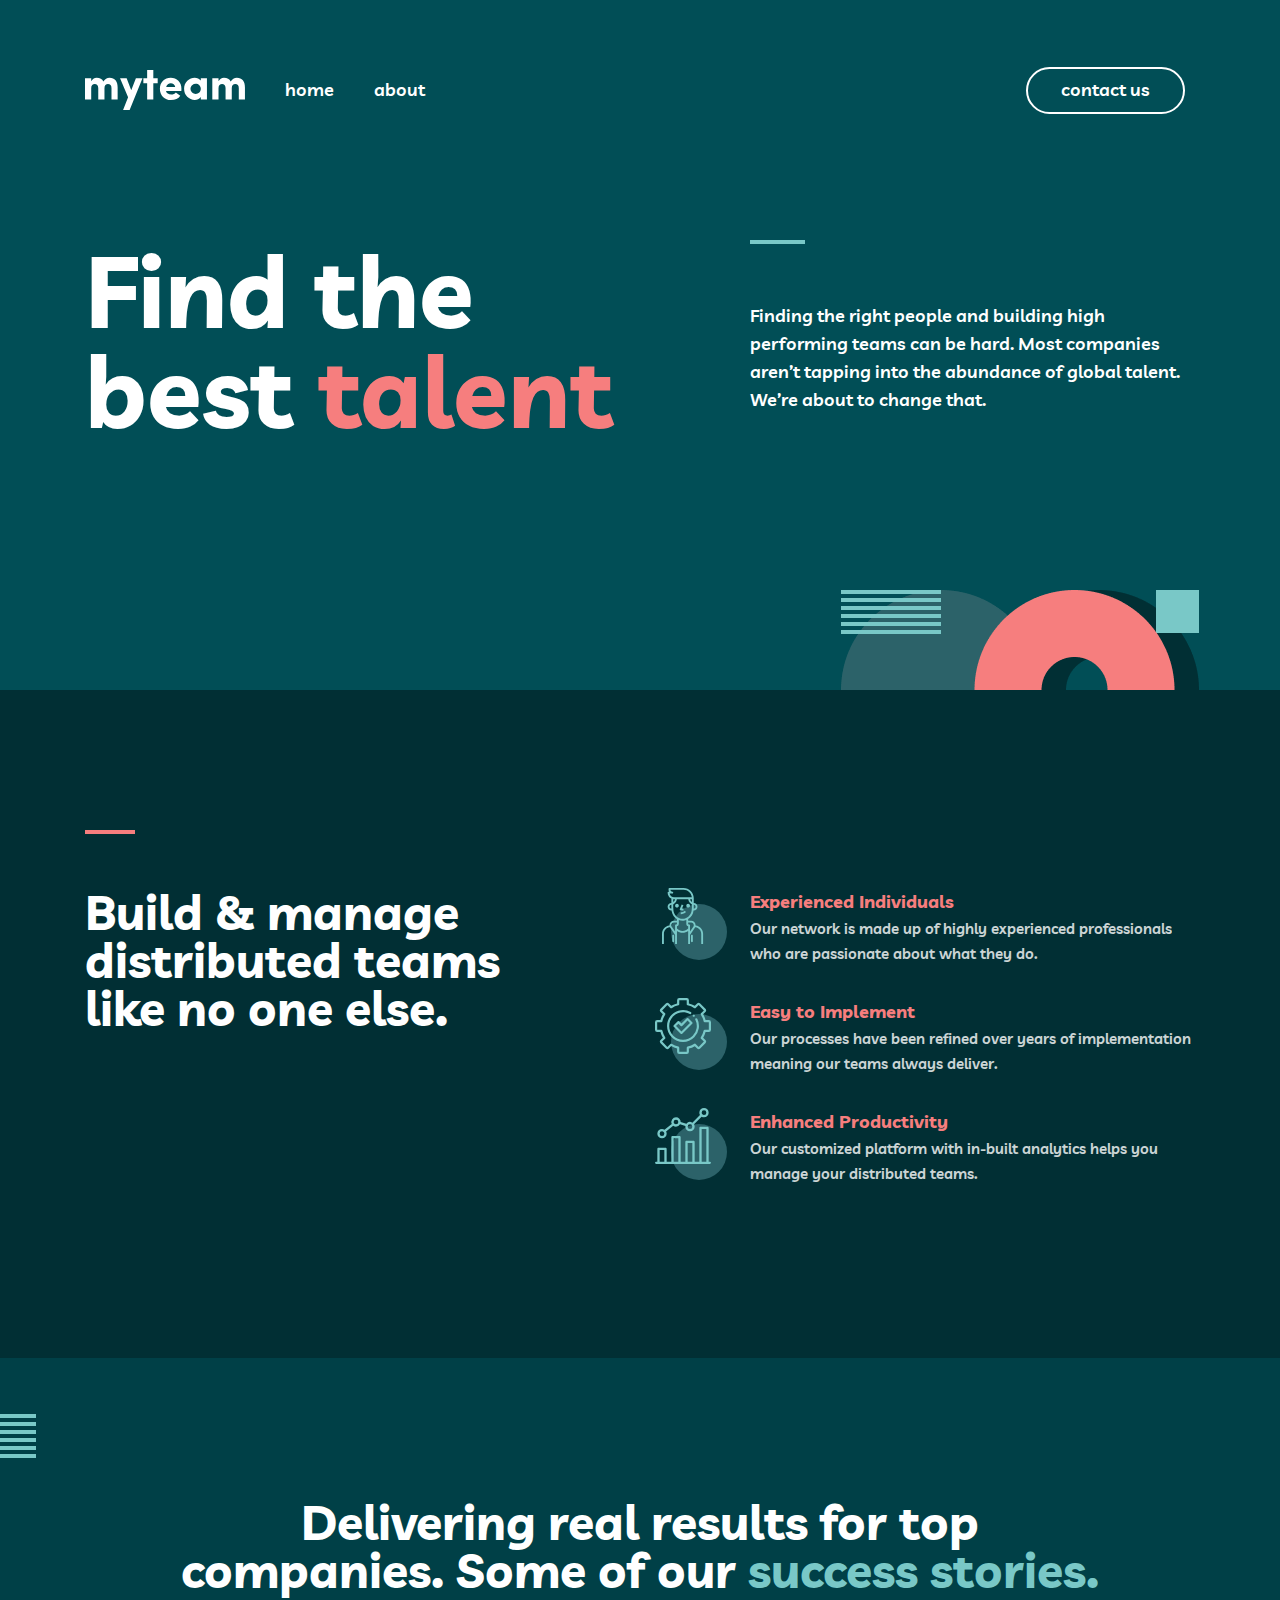
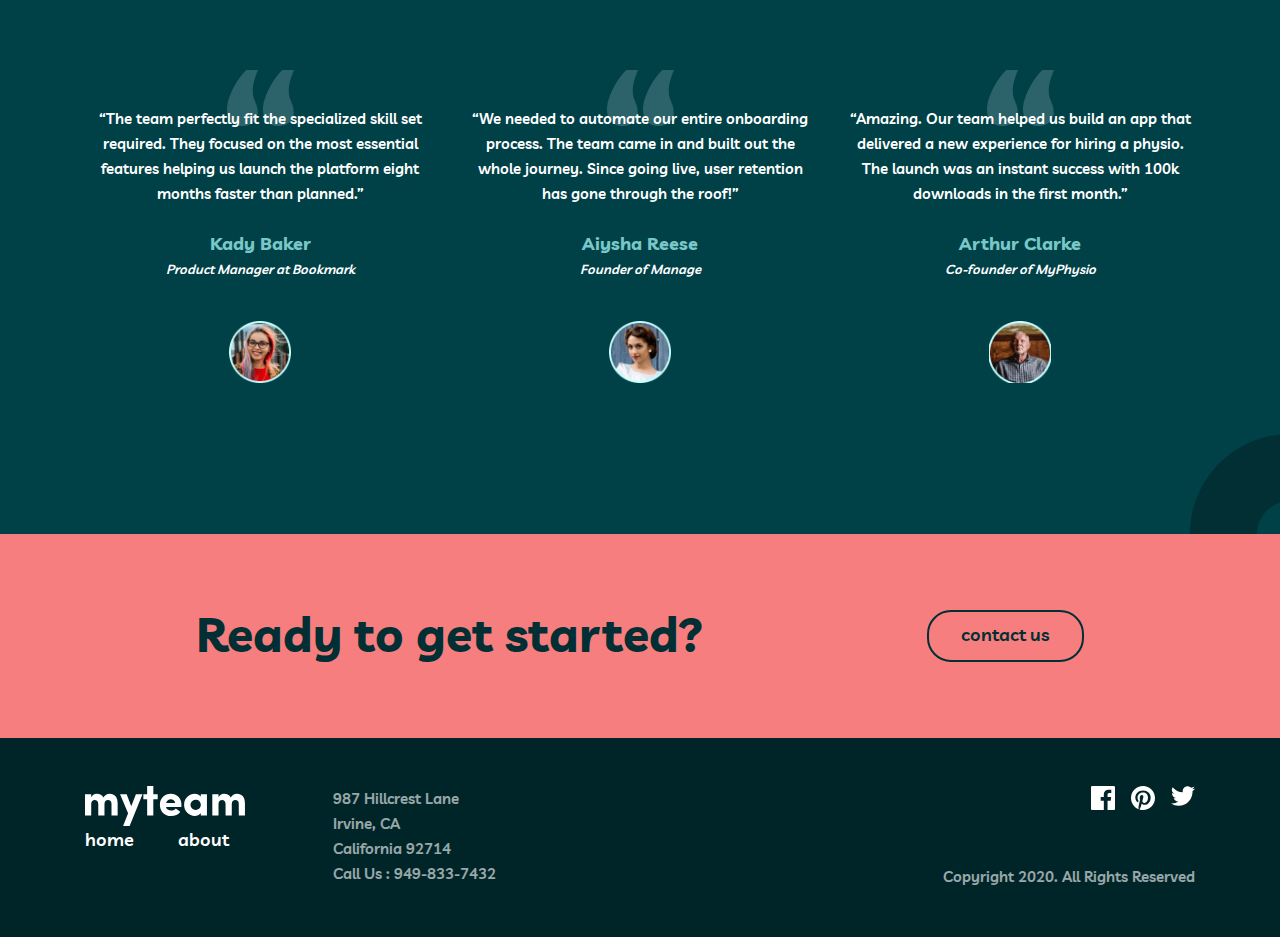
==== commit acd0f4ae: "correct" ====
--- a/index.html
+++ b/index.html
@@ -75,21 +75,21 @@
             <div class="inner__right right">
               <ul class="right__list">
                 <li class="right__item">
-                  <img class="right__img" src="./img/build1.svg" alt="individual" width="72" height="72" class="right__img">
+                  <img class="right__img" src="./img/build1.svg" alt="individual" width="72" height="72">
                   <div class="right__content">
                     <strong class="right__title">Experienced Individuals</strong>
                     <p class="right__text">Our network is made up of highly experienced professionals who are passionate about what they do.</p>
                   </div>
                 </li>
                 <li class="right__item">
-                  <img class="right__img" src="./img/build2.svg" alt="individual" width="72" height="72" class="right__img">
+                  <img class="right__img" src="./img/build2.svg" alt="individual" width="72" height="72" >
                   <div class="right__content">
                     <strong class="right__title">Easy to Implement</strong>
                     <p class="right__text">Our processes have been refined over years of implementation meaning our teams always deliver.</p>
                   </div>
                 </li>
                 <li class="right__item">
-                  <img class="right__img" src="./img/build3.svg" alt="individual" width="72" height="72" class="right__img">
+                  <img class="right__img" src="./img/build3.svg" alt="individual" width="72" height="72" >
                   <div class="right__content">
                     <strong class="right__title">Enhanced Productivity</strong>
                     <p class="right__text">Our customized platform with in-built analytics helps you manage your distributed teams.</p>
@@ -127,6 +127,52 @@
           </div>
         </div>
       </section>
+      <section class="ready">
+        <div class="container">
+          <div class="ready__inner">
+            <h2 class="ready__title">Ready to get started?</h2>
+            <a class="ready__link" href="./index.html">contact us</a>
+          </div>
+        </div>
+      </section>
+      <footer class="footer">
+        <div class="container">
+          <div class="footer__inner">
+            <div class="footer__left left">
+              <div class="left__links">
+                <a class="left__logo" href="./index.html" >
+                  <img class="left__img" src="./img/myteam.svg" alt="site logo" width="160" height="40">
+                </a>
+                <div class="left__bottom bottom">
+                  <a href="./index.html" class="bottom__link">home</a>
+                  <a href="./index.html" class="bottom__link bottom__link--auto">about</a>
+                </div>
+              </div>
+              <p class="left__text">987  Hillcrest Lane <br> Irvine, CA <br> California 92714 <br> Call Us : 949-833-7432</p>
+            </div>
+            <div class="footer__right">
+              <ul class="footer__list">
+                <li class="footer__item app">
+                  <a href="https://www.facebook.com" class="app__link">
+                    <svg width="24" height="24" fill="none" xmlns="http://www.w3.org/2000/svg"><path d="M22.675 0H1.325C.593 0 0 .593 0 1.325v21.351C0 23.407.593 24 1.325 24H12.82v-9.294H9.692v-3.622h3.128V8.413c0-3.1 1.893-4.788 4.659-4.788 1.325 0 2.463.099 2.795.143v3.24l-1.918.001c-1.504 0-1.795.715-1.795 1.763v2.313h3.587l-.467 3.622h-3.12V24h6.116c.73 0 1.323-.593 1.323-1.325V1.325C24 .593 23.407 0 22.675 0Z" fill="#fff"/></svg>
+                  </a>
+                </li>
+                <li class="footer__item app">
+                  <a href="https://www.facebook.com" class="app__link">
+                    <svg width="24" height="24" fill="none" xmlns="http://www.w3.org/2000/svg"><path d="M12 0C5.373 0 0 5.372 0 12c0 5.084 3.163 9.426 7.627 11.174-.105-.949-.2-2.405.042-3.441.218-.937 1.407-5.965 1.407-5.965s-.359-.719-.359-1.782c0-1.668.967-2.914 2.171-2.914 1.023 0 1.518.769 1.518 1.69 0 1.029-.655 2.568-.994 3.995-.283 1.194.599 2.169 1.777 2.169 2.133 0 3.772-2.249 3.772-5.495 0-2.873-2.064-4.882-5.012-4.882-3.414 0-5.418 2.561-5.418 5.207 0 1.031.397 2.138.893 2.738a.36.36 0 0 1 .083.345l-.333 1.36c-.053.22-.174.267-.402.161-1.499-.698-2.436-2.889-2.436-4.649 0-3.785 2.75-7.262 7.929-7.262 4.163 0 7.398 2.967 7.398 6.931 0 4.136-2.607 7.464-6.227 7.464-1.216 0-2.359-.631-2.75-1.378l-.748 2.853c-.271 1.043-1.002 2.35-1.492 3.146C9.57 23.812 10.763 24 12 24c6.627 0 12-5.373 12-12 0-6.628-5.373-12-12-12Z" fill="#fff"/></svg>
+                  </a>
+                </li>
+                <li class="footer__item app app--last ">
+                  <a href="https://www.facebook.com" class="app__link">
+                    <svg width="24" height="20" fill="none" xmlns="http://www.w3.org/2000/svg"><path d="M24 2.557a9.83 9.83 0 0 1-2.828.775A4.932 4.932 0 0 0 23.337.608a9.864 9.864 0 0 1-3.127 1.195A4.916 4.916 0 0 0 16.616.248c-3.179 0-5.515 2.966-4.797 6.045A13.978 13.978 0 0 1 1.671 1.149a4.93 4.93 0 0 0 1.523 6.574 4.903 4.903 0 0 1-2.229-.616c-.054 2.281 1.581 4.415 3.949 4.89a4.935 4.935 0 0 1-2.224.084 4.928 4.928 0 0 0 4.6 3.419A9.9 9.9 0 0 1 0 17.54a13.94 13.94 0 0 0 7.548 2.212c9.142 0 14.307-7.721 13.995-14.646A10.025 10.025 0 0 0 24 2.557Z" fill="#fff"/></svg>
+                  </a>
+                </li>
+              </ul>
+              <p class="footer__text">Copyright 2020. All Rights Reserved</p>
+            </div>
+          </div>
+        </div>
+      </footer>
     </main>
   </body>
 </html>
--- a/css/main.css
+++ b/css/main.css
@@ -386,7 +386,6 @@
 }
 
 img {
-  max-width: 100%;
   vertical-align: middle;
   -o-object-fit: cover;
      object-fit: cover;
@@ -707,12 +706,19 @@
   display: flex;
 }
 
-.left {
+.inner__left {
   width: 445px;
+  display: -webkit-box;
+  display: -ms-flexbox;
+  display: flex;
+  -webkit-box-orient: vertical;
+  -webkit-box-direction: normal;
+      -ms-flex-direction: column;
+          flex-direction: column;
 }
 
 .left__line {
-  display: inline-block;
+  display: block;
   width: 50px;
   height: 4px;
   margin-bottom: 54px;
@@ -809,12 +815,12 @@
     -webkit-box-direction: normal;
         -ms-flex-direction: column;
             flex-direction: column;
-    padding-left: 68px;
+    padding-left: 0px;
   }
   .inner__left {
     width: 100%;
     max-width: 240px;
-    margin-left: 60px;
+    margin-left: 15%;
   }
   .right__item {
     -webkit-box-orient: vertical;
@@ -834,6 +840,9 @@
   .right {
     margin: 0;
   }
+  .right__img {
+    margin: 0;
+  }
   .left__title {
     margin: 0;
     margin-bottom: 56px;
@@ -1019,4 +1028,121 @@
     margin-bottom: 16px;
   }
 }
+
+.ready {
+  background-color: #F67E7E;
+  padding: 76px 0;
+}
+
+.ready__inner {
+  display: -webkit-box;
+  display: -ms-flexbox;
+  display: flex;
+  -ms-flex-pack: distribute;
+      justify-content: space-around;
+}
+
+.ready__title {
+  margin: 0;
+  font-weight: 700;
+  font-size: 48px;
+  line-height: 48px;
+  color: #012F34;
+}
+
+.ready__link {
+  padding: 9px 32px 11px 32px;
+  font-weight: 600;
+  font-size: 18px;
+  line-height: 28px;
+  color: #012F34;
+  border: 2px solid #012F34;
+  border-radius: 24px;
+  text-decoration: none;
+}
+
+.footer {
+  background-color: #002529;
+  padding: 48px 0;
+}
+
+.footer__inner {
+  display: -webkit-box;
+  display: -ms-flexbox;
+  display: flex;
+  -webkit-box-pack: justify;
+      -ms-flex-pack: justify;
+          justify-content: space-between;
+}
+
+.footer__left {
+  display: -webkit-box;
+  display: -ms-flexbox;
+  display: flex;
+  width: 100%;
+  max-width: 448px;
+}
+
+.left__logo {
+  margin-bottom: 25px;
+}
+
+.bottom__link {
+  font-weight: 600;
+  font-size: 18px;
+  line-height: 28px;
+  color: #FFFFFF;
+  text-decoration: none;
+}
+
+.bottom__link:hover {
+  color: #F67E7E;
+}
+
+.bottom__link--auto {
+  margin-left: 40px;
+}
+
+.left__text {
+  width: 100%;
+  max-width: 200px;
+  margin: 0;
+  margin-left: auto;
+  font-weight: 600;
+  font-size: 15px;
+  line-height: 25px;
+  color: #FFFFFF;
+  opacity: 0.6;
+}
+
+.footer__list {
+  display: -webkit-box;
+  display: -ms-flexbox;
+  display: flex;
+  -webkit-box-pack: end;
+      -ms-flex-pack: end;
+          justify-content: flex-end;
+  margin: 0px;
+  margin-bottom: 51px;
+  padding: 0px;
+  list-style: none;
+}
+
+.app {
+  margin-right: 16px;
+}
+
+.app--last {
+  margin: 0;
+}
+
+.footer__text {
+  margin: 0;
+  font-weight: 600;
+  font-size: 15px;
+  line-height: 25px;
+  text-align: right;
+  color: #FFFFFF;
+  opacity: 0.6;
+}
 /*# sourceMappingURL=main.css.map */